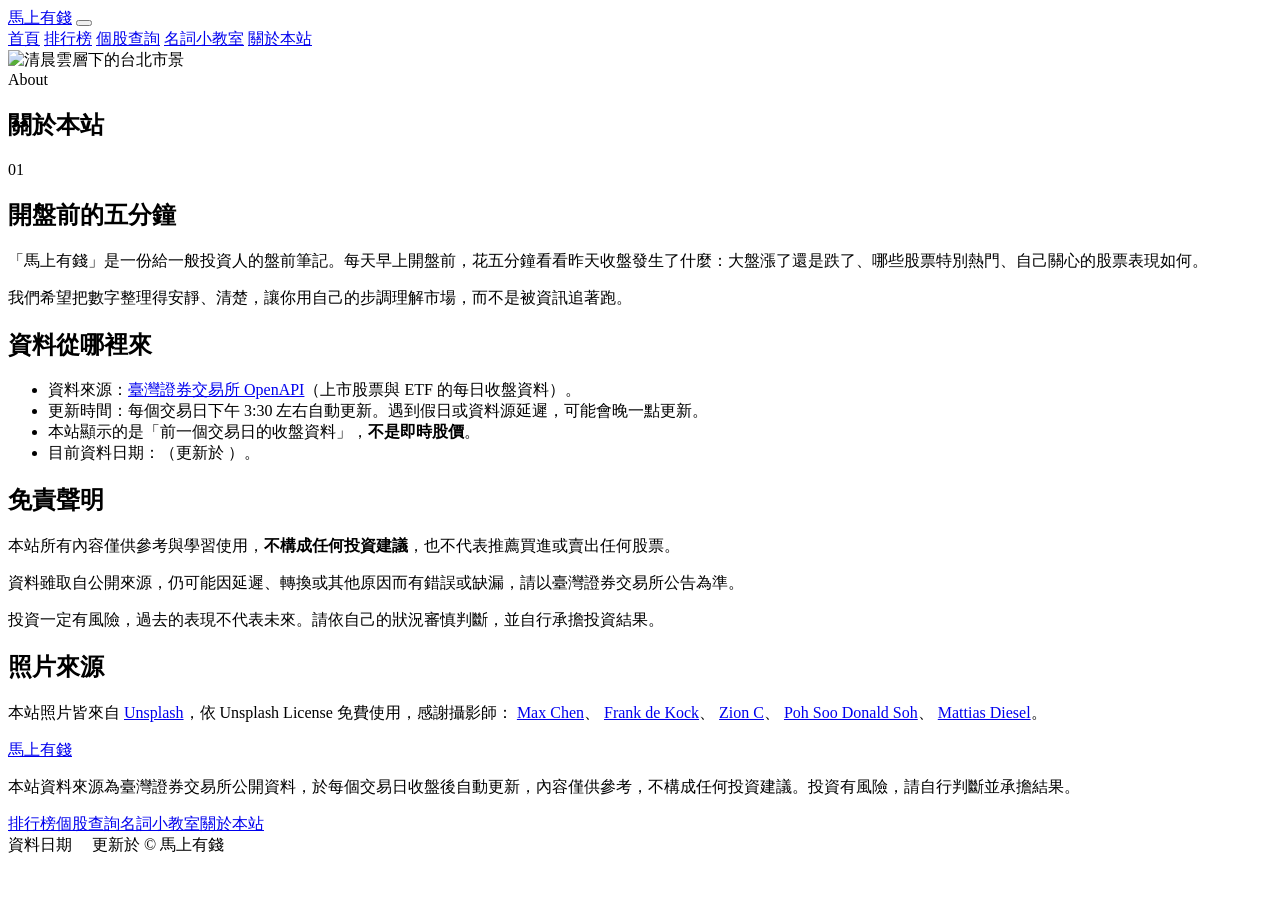
==== about.html @ e0933cb7 "Add files via upload" ====
﻿<!DOCTYPE html>
<html lang="zh-Hant-TW">
<head>
  <meta charset="UTF-8">
  <meta name="viewport" content="width=device-width, initial-scale=1">
  <title>關於本站｜馬上有錢</title>
  <meta name="description" content="關於馬上有錢：資料來源、更新時間與免責聲明。">
  <link rel="preconnect" href="https://fonts.googleapis.com">
  <link rel="preconnect" href="https://fonts.gstatic.com" crossorigin>
  <link href="https://fonts.googleapis.com/css2?family=Noto+Sans+TC:wght@300;400&family=Noto+Serif+TC:wght@400;500&display=swap" rel="stylesheet">
  <link rel="stylesheet" href="css/style.css">
</head>
<body data-page="about">

  <header class="site-header">
    <a class="logo" href="index.html">馬上有錢</a>
    <button class="menu-btn" type="button" aria-label="開啟選單" aria-expanded="false"><span></span><span></span></button>
    <nav class="nav" aria-label="主選單">
      <a href="index.html">首頁</a>
      <a href="rank.html">排行榜</a>
      <a href="stock.html">個股查詢</a>
      <a href="learn.html">名詞小教室</a>
      <a href="about.html" aria-current="page">關於本站</a>
    </nav>
  </header>

  <main>
    <section class="page-hero">
      <img src="images/hero.jpg" alt="清晨雲層下的台北市景">
      <div class="inner">
        <div class="en">About</div>
        <h1>關於本站</h1>
      </div>
    </section>

    <section class="section">
      <div class="wrap">
        <div class="sec-head reveal">
          <div class="sec-no">01</div>
          <div><h2>開盤前的五分鐘</h2></div>
        </div>
        <div class="prose reveal">
          <p>「馬上有錢」是一份給一般投資人的盤前筆記。每天早上開盤前，花五分鐘看看昨天收盤發生了什麼：大盤漲了還是跌了、哪些股票特別熱門、自己關心的股票表現如何。</p>
          <p>我們希望把數字整理得安靜、清楚，讓你用自己的步調理解市場，而不是被資訊追著跑。</p>

          <h2>資料從哪裡來</h2>
          <ul>
            <li>資料來源：<a href="https://openapi.twse.com.tw/" target="_blank" rel="noopener">臺灣證券交易所 OpenAPI</a>（上市股票與 ETF 的每日收盤資料）。</li>
            <li>更新時間：每個交易日下午 3:30 左右自動更新。遇到假日或資料源延遲，可能會晚一點更新。</li>
            <li>本站顯示的是「前一個交易日的收盤資料」，<strong>不是即時股價</strong>。</li>
            <li>目前資料日期：<span data-date></span>（更新於 <span data-generated></span>）。</li>
          </ul>

          <h2>免責聲明</h2>
          <div class="disclaimer-box">
            <p>本站所有內容僅供參考與學習使用，<strong>不構成任何投資建議</strong>，也不代表推薦買進或賣出任何股票。</p>
            <p>資料雖取自公開來源，仍可能因延遲、轉換或其他原因而有錯誤或缺漏，請以臺灣證券交易所公告為準。</p>
            <p style="margin:0">投資一定有風險，過去的表現不代表未來。請依自己的狀況審慎判斷，並自行承擔投資結果。</p>
          </div>

          <h2>照片來源</h2>
          <p class="credits">本站照片皆來自 <a href="https://unsplash.com/" target="_blank" rel="noopener">Unsplash</a>，依 Unsplash License 免費使用，感謝攝影師：
            <a href="https://unsplash.com/@maxchen2k" target="_blank" rel="noopener">Max Chen</a>、
            <a href="https://unsplash.com/@dragontw" target="_blank" rel="noopener">Frank de Kock</a>、
            <a href="https://unsplash.com/@jcs_chen" target="_blank" rel="noopener">Zion C</a>、
            <a href="https://unsplash.com/@donaldart" target="_blank" rel="noopener">Poh Soo Donald Soh</a>、
            <a href="https://unsplash.com/@mattiasdiesel" target="_blank" rel="noopener">Mattias Diesel</a>。</p>
        </div>
      </div>
    </section>
  </main>

  <footer class="site-footer">
    <div class="wrap">
      <a class="logo" href="index.html">馬上有錢</a>
      <div>
        <p class="warn">本站資料來源為臺灣證券交易所公開資料，於每個交易日收盤後自動更新，內容僅供參考，不構成任何投資建議。投資有風險，請自行判斷並承擔結果。</p>
        <nav aria-label="頁尾選單">
          <a href="rank.html">排行榜</a><a href="stock.html">個股查詢</a><a href="learn.html">名詞小教室</a><a href="about.html">關於本站</a>
        </nav>
      </div>
      <div class="copy"><span>資料日期 <span data-date></span>　更新於 <span data-generated></span></span><span>© 馬上有錢</span></div>
    </div>
  </footer>

  <script src="data/market.js"></script>
  <script src="js/main.js"></script>
</body>
</html>
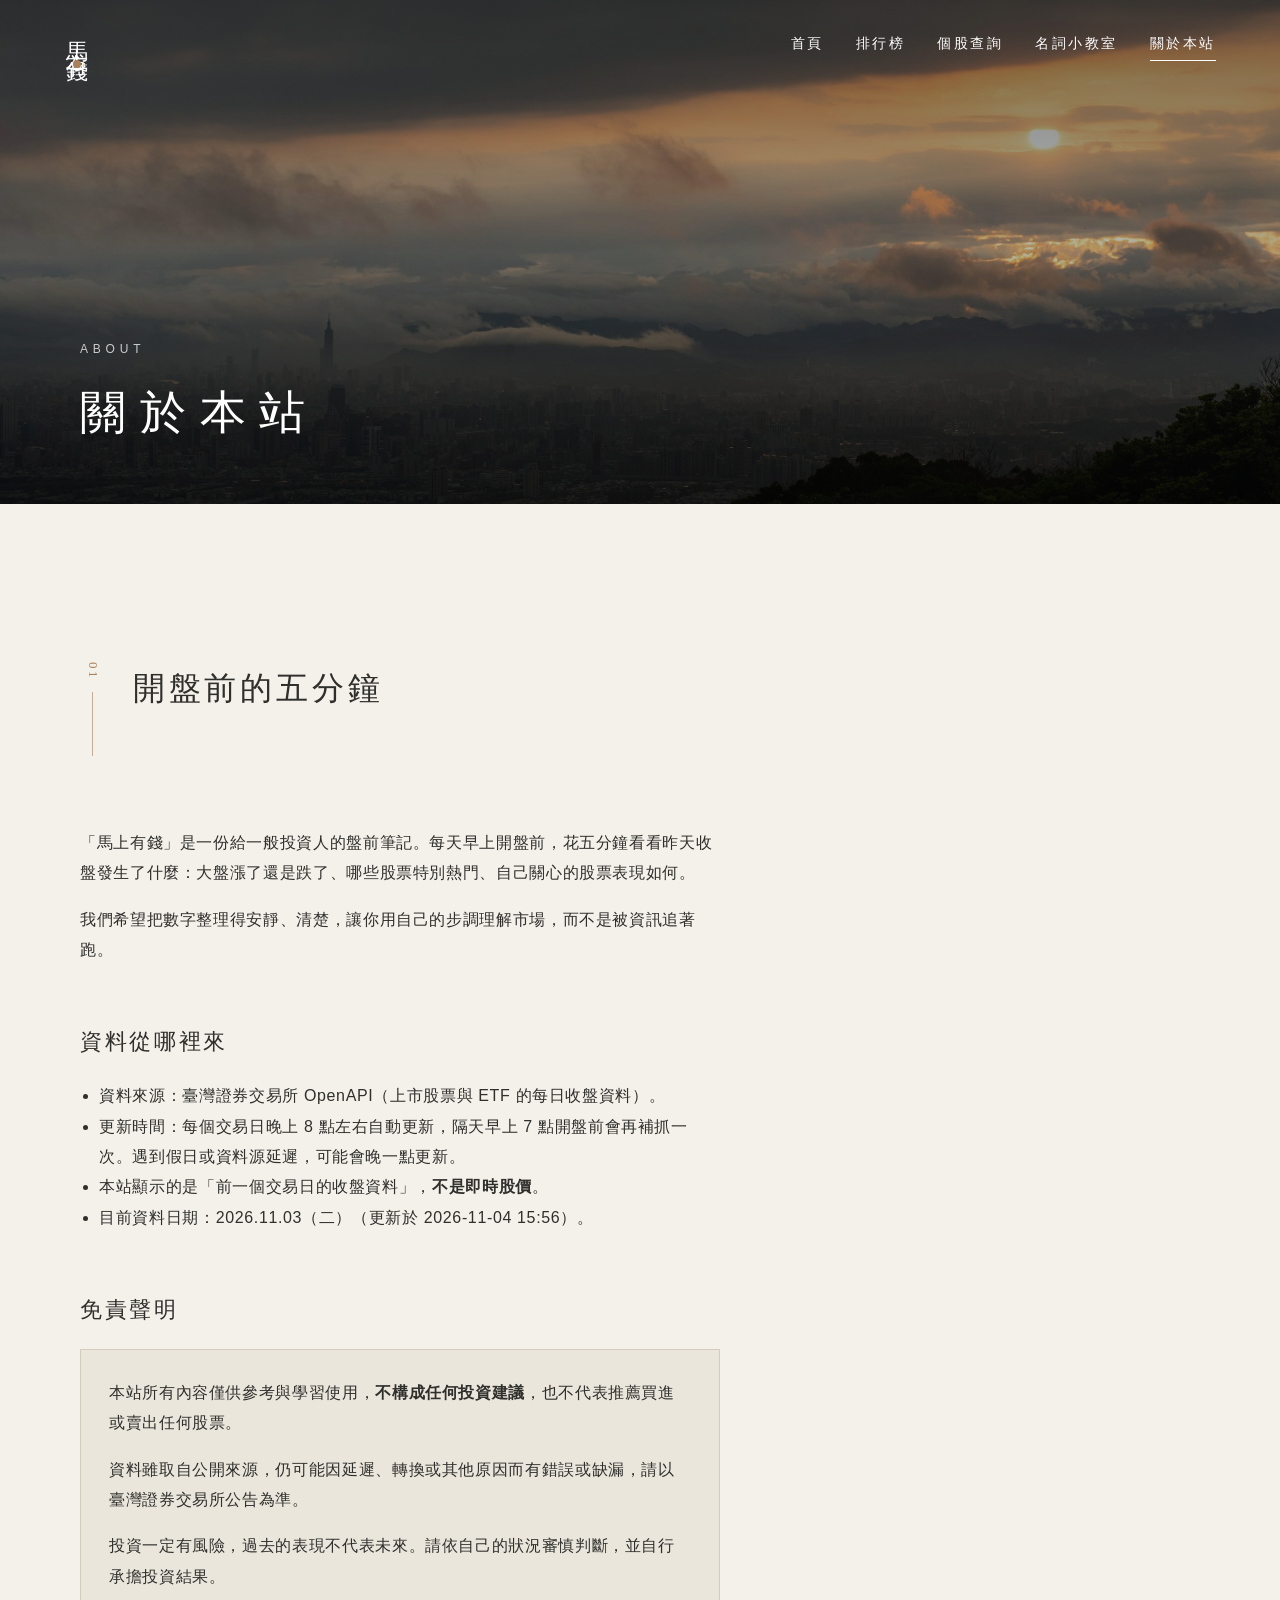
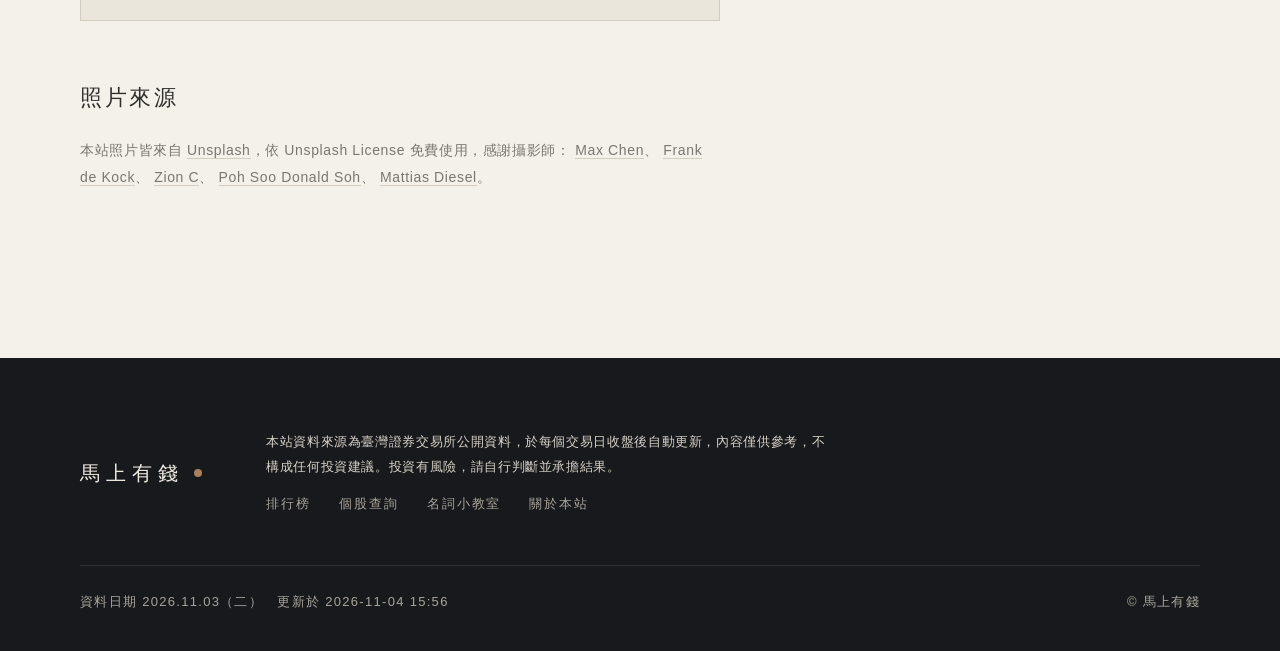
==== commit d866f4a4: "Add files via upload" ====
--- a/about.html
+++ b/about.html
@@ -46,7 +46,7 @@
           <h2>資料從哪裡來</h2>
           <ul>
             <li>資料來源：<a href="https://openapi.twse.com.tw/" target="_blank" rel="noopener">臺灣證券交易所 OpenAPI</a>（上市股票與 ETF 的每日收盤資料）。</li>
-            <li>更新時間：每個交易日下午 3:30 左右自動更新。遇到假日或資料源延遲，可能會晚一點更新。</li>
+            <li>更新時間：每個交易日晚上 8 點左右自動更新，隔天早上 7 點開盤前會再補抓一次。遇到假日或資料源延遲，可能會晚一點更新。</li>
             <li>本站顯示的是「前一個交易日的收盤資料」，<strong>不是即時股價</strong>。</li>
             <li>目前資料日期：<span data-date></span>（更新於 <span data-generated></span>）。</li>
           </ul>
--- a/css/style.css
+++ b/css/style.css
@@ -0,0 +1,338 @@
+﻿/* =========================================================
+   馬上有錢 — 共用樣式
+   想改顏色？只要改下面 :root 裡的色票就好。
+   ========================================================= */
+:root {
+  --ink: #17191c;          /* 深墨色：深色區塊背景 */
+  --paper: #f4f1eb;        /* 和紙白：主要背景 */
+  --paper-2: #ebe6dc;      /* 稍深的紙色：卡片、表格條紋 */
+  --text: #2f2f2c;         /* 內文 */
+  --muted: #7b776e;        /* 次要文字 */
+  --line: #d3ccbf;         /* 細線 */
+  --accent: #a9805a;       /* 晨光金：重點色 */
+  --up: #b4412f;           /* 台灣習慣：紅色＝漲 */
+  --down: #3b7a57;         /* 台灣習慣：綠色＝跌 */
+
+  --serif: "Noto Serif TC", "Songti TC", "PMingLiU", serif;
+  --sans: "Noto Sans TC", "PingFang TC", "Microsoft JhengHei", sans-serif;
+  --gutter: clamp(20px, 5vw, 72px);
+  --max: 1120px;
+}
+
+*, *::before, *::after { box-sizing: border-box; }
+html { scroll-behavior: smooth; -webkit-text-size-adjust: 100%; }
+body {
+  margin: 0;
+  background: var(--paper);
+  color: var(--text);
+  font-family: var(--sans);
+  font-weight: 300;
+  font-size: 16px;
+  line-height: 1.9;
+  letter-spacing: .04em;
+}
+img { max-width: 100%; display: block; }
+a { color: inherit; text-decoration: none; }
+h1, h2, h3 { font-family: var(--serif); font-weight: 400; letter-spacing: .12em; margin: 0; }
+p { margin: 0 0 1em; }
+.num { font-variant-numeric: tabular-nums; letter-spacing: .02em; }
+.up { color: var(--up); }
+.down { color: var(--down); }
+.flat { color: var(--muted); }
+
+/* ---------- 頁首 ---------- */
+.site-header {
+  position: fixed; inset: 0 0 auto 0; z-index: 50;
+  display: flex; align-items: flex-start; justify-content: space-between;
+  padding: 24px var(--gutter);
+  color: #fff;
+  transition: background .4s, color .4s, padding .4s;
+}
+.site-header.solid {
+  background: rgba(244, 241, 235, .94);
+  backdrop-filter: blur(6px);
+  color: var(--text);
+  padding-top: 14px; padding-bottom: 14px;
+  border-bottom: 1px solid var(--line);
+}
+.logo {
+  font-family: var(--serif);
+  font-size: 22px; letter-spacing: .3em; line-height: 1.2;
+  writing-mode: vertical-rl;
+  display: flex; align-items: center; gap: 10px;
+  transition: all .4s;
+}
+.logo::after {               /* 小小的晨光圓點 */
+  content: ""; width: 8px; height: 8px; border-radius: 50%;
+  background: var(--accent);
+}
+.site-header.solid .logo { writing-mode: horizontal-tb; font-size: 18px; }
+.nav { display: flex; gap: 32px; font-size: 14px; letter-spacing: .18em; padding-top: 6px; }
+.nav a { position: relative; padding-bottom: 4px; }
+.nav a::after {
+  content: ""; position: absolute; left: 0; bottom: 0; height: 1px; width: 0;
+  background: currentColor; transition: width .3s;
+}
+.nav a:hover::after, .nav a[aria-current="page"]::after { width: 100%; }
+.menu-btn {
+  display: none; background: none; border: 0; color: inherit; cursor: pointer;
+  width: 44px; height: 44px; padding: 0; position: relative; z-index: 60;
+}
+.menu-btn span {
+  position: absolute; left: 10px; right: 10px; height: 1px; background: currentColor; transition: transform .3s, top .3s;
+}
+.menu-btn span:nth-child(1) { top: 17px; }
+.menu-btn span:nth-child(2) { top: 26px; }
+.menu-open .menu-btn span:nth-child(1) { top: 22px; transform: rotate(30deg); }
+.menu-open .menu-btn span:nth-child(2) { top: 22px; transform: rotate(-30deg); }
+
+/* ---------- 首頁大圖 ---------- */
+.hero {
+  position: relative; height: 100vh; height: 100svh; min-height: 560px;
+  color: #fff; overflow: hidden; background: var(--ink);
+}
+.hero img {
+  position: absolute; inset: 0; width: 100%; height: 100%; object-fit: cover;
+  animation: slowzoom 18s ease-out forwards;
+}
+.hero::after {
+  content: ""; position: absolute; inset: 0;
+  background: linear-gradient(180deg, rgba(10,12,14,.35) 0%, rgba(10,12,14,.15) 45%, rgba(10,12,14,.7) 100%);
+}
+@keyframes slowzoom { from { transform: scale(1.08); } to { transform: scale(1); } }
+.hero-copy {
+  position: absolute; z-index: 2; top: 50%; left: 50%; transform: translate(-50%, -55%);
+  writing-mode: vertical-rl;
+  font-family: var(--serif); font-size: clamp(26px, 3.4vw, 40px); letter-spacing: .4em; line-height: 2.1;
+  text-shadow: 0 0 30px rgba(0,0,0,.35);
+  white-space: nowrap;
+}
+.hero-copy small { display: block; font-size: .42em; letter-spacing: .5em; opacity: .8; margin-right: 1.4em; }
+.hero-meta {
+  position: absolute; z-index: 2; left: var(--gutter); right: var(--gutter); bottom: 32px;
+  display: flex; justify-content: space-between; align-items: flex-end; gap: 16px;
+  font-size: 13px; letter-spacing: .15em;
+}
+.hero-quote .label { opacity: .7; }
+.hero-quote .big { font-family: var(--serif); font-size: clamp(26px, 4vw, 40px); letter-spacing: .04em; line-height: 1.2; }
+.scroll-hint { writing-mode: vertical-rl; display: flex; align-items: center; gap: 12px; opacity: .8; }
+.scroll-hint::after { content: ""; width: 1px; height: 56px; background: #fff; animation: drip 2.4s infinite; transform-origin: top; }
+@keyframes drip { 0% { transform: scaleY(0); } 50% { transform: scaleY(1); } 100% { transform: scaleY(1); opacity: 0; } }
+
+/* ---------- 子頁面標題圖 ---------- */
+.page-hero {
+  position: relative; height: 56vh; min-height: 360px; color: #fff; overflow: hidden; background: var(--ink);
+  display: flex; align-items: flex-end;
+}
+.page-hero img { position: absolute; inset: 0; width: 100%; height: 100%; object-fit: cover; opacity: .72; }
+.page-hero::after { content: ""; position: absolute; inset: 0; background: linear-gradient(180deg, rgba(0,0,0,.35), rgba(0,0,0,.05) 50%, rgba(0,0,0,.55)); }
+.page-hero .inner { position: relative; z-index: 2; padding: 0 var(--gutter) 48px; width: 100%; max-width: calc(var(--max) + var(--gutter) * 2); margin: 0 auto; }
+.page-hero .en { font-size: 12px; letter-spacing: .4em; opacity: .75; text-transform: uppercase; }
+.page-hero h1 { font-size: clamp(28px, 4.2vw, 46px); letter-spacing: .3em; margin-top: 8px; }
+
+/* ---------- 區塊 ---------- */
+.section { padding: clamp(80px, 12vw, 160px) var(--gutter); }
+.section.dark { background: var(--ink); color: #e9e5dc; }
+.section.tint { background: var(--paper-2); }
+.wrap { max-width: var(--max); margin: 0 auto; }
+.sec-head { display: grid; grid-template-columns: auto 1fr; gap: 0 28px; align-items: start; margin-bottom: clamp(40px, 6vw, 72px); }
+.sec-no {
+  font-family: var(--serif); font-size: 13px; color: var(--accent); letter-spacing: .2em;
+  writing-mode: vertical-rl; display: flex; align-items: center; gap: 12px; padding-top: 4px;
+}
+.sec-no::after { content: ""; width: 1px; height: 64px; background: var(--accent); opacity: .6; }
+.sec-head h2 { font-size: clamp(22px, 2.8vw, 32px); }
+.sec-head p { color: var(--muted); margin-top: 14px; max-width: 34em; font-size: 15px; }
+.dark .sec-head p { color: #a9a49a; }
+.more {
+  display: inline-flex; align-items: center; gap: 14px; font-size: 14px; letter-spacing: .2em;
+  border-bottom: 1px solid currentColor; padding-bottom: 6px; margin-top: 40px;
+}
+.more::after { content: "→"; transition: transform .3s; }
+.more:hover::after { transform: translateX(6px); }
+
+/* ---------- 大盤摘要 ---------- */
+.summary { display: grid; grid-template-columns: 1.1fr 1fr; gap: clamp(32px, 6vw, 96px); align-items: center; }
+.taiex .label { font-size: 13px; letter-spacing: .25em; color: var(--muted); }
+.taiex .big { font-family: var(--serif); font-size: clamp(44px, 7vw, 84px); line-height: 1.1; margin: 10px 0 8px; letter-spacing: .02em; }
+.taiex .chg { font-size: clamp(17px, 2vw, 22px); }
+.stat-row { display: grid; grid-template-columns: repeat(3, 1fr); border-top: 1px solid var(--line); margin-top: 36px; }
+.stat-row > div { padding: 18px 0 0; }
+.stat-row dt { font-size: 12px; color: var(--muted); letter-spacing: .2em; }
+.stat-row dd { margin: 4px 0 0; font-family: var(--serif); font-size: 20px; }
+.spark { width: 100%; height: auto; overflow: visible; }
+.spark-cap { display: flex; justify-content: space-between; font-size: 12px; color: var(--muted); margin-top: 8px; letter-spacing: .1em; }
+.indices { display: grid; grid-template-columns: repeat(4, 1fr); gap: 1px; background: var(--line); border: 1px solid var(--line); margin-top: clamp(48px, 7vw, 88px); }
+.indices > div { background: var(--paper); padding: 22px 20px; }
+.indices .name { font-size: 13px; color: var(--muted); letter-spacing: .12em; }
+.indices .val { font-family: var(--serif); font-size: 22px; margin: 4px 0 2px; }
+.indices .chg { font-size: 13px; }
+
+/* ---------- 今日重點（前三名） ---------- */
+.top3 { display: grid; grid-template-columns: repeat(3, 1fr); gap: clamp(24px, 4vw, 56px); }
+.top3 h3 { font-size: 17px; padding-bottom: 14px; border-bottom: 1px solid rgba(233,229,220,.25); display: flex; justify-content: space-between; align-items: baseline; }
+.top3 h3 span { font-family: var(--sans); font-size: 11px; letter-spacing: .25em; color: #8d887e; }
+.top3 ol { list-style: none; margin: 0; padding: 0; }
+.top3 li a { display: grid; grid-template-columns: 26px 1fr auto; gap: 10px; align-items: baseline; padding: 16px 0; border-bottom: 1px solid rgba(233,229,220,.12); transition: background .3s; }
+.top3 li a:hover { background: rgba(255,255,255,.04); }
+.top3 .rk { font-family: var(--serif); color: var(--accent); }
+.top3 .nm small { display: block; font-size: 12px; color: #8d887e; }
+.top3 .v { text-align: right; font-size: 15px; }
+.dark .up { color: #e0705c; }
+.dark .down { color: #6dbb8e; }
+
+/* ---------- 導覽卡片（圖片＋文字） ---------- */
+.guide { display: grid; grid-template-columns: 1fr 1fr; gap: clamp(24px, 4vw, 56px); }
+.card { display: block; }
+.card .ph { overflow: hidden; aspect-ratio: 4 / 3; background: var(--paper-2); }
+.card img { width: 100%; height: 100%; object-fit: cover; transition: transform 1.2s ease; filter: saturate(.85); }
+.card:hover img { transform: scale(1.05); }
+.card .tx { padding-top: 22px; display: grid; grid-template-columns: auto 1fr; gap: 18px; }
+.card .tx .no { font-family: var(--serif); color: var(--accent); font-size: 13px; padding-top: 6px; }
+.card h3 { font-size: 20px; }
+.card p { color: var(--muted); font-size: 14px; margin-top: 6px; }
+.guide .card:nth-child(2) { margin-top: clamp(0px, 8vw, 120px); }
+
+/* ---------- 表格（排行榜） ---------- */
+.tabs { display: flex; flex-wrap: wrap; gap: 8px 28px; border-bottom: 1px solid var(--line); margin-bottom: 8px; }
+.tabs button {
+  background: none; border: 0; padding: 12px 0; margin-bottom: -1px; cursor: pointer;
+  font: inherit; font-family: var(--serif); font-size: 17px; letter-spacing: .15em; color: var(--muted);
+  border-bottom: 1px solid transparent;
+}
+.tabs button[aria-selected="true"] { color: var(--text); border-color: var(--text); }
+.filter { display: flex; gap: 6px; flex-wrap: wrap; margin: 20px 0 8px; font-size: 13px; }
+.filter label { cursor: pointer; }
+.filter input { position: absolute; opacity: 0; pointer-events: none; }
+.filter span { display: inline-block; padding: 4px 14px; border: 1px solid var(--line); border-radius: 999px; transition: all .2s; }
+.filter input:checked + span { background: var(--text); color: var(--paper); border-color: var(--text); }
+.filter input:focus-visible + span { outline: 2px solid var(--accent); outline-offset: 2px; }
+.table-wrap { overflow-x: auto; -webkit-overflow-scrolling: touch; }
+table.rank { width: 100%; border-collapse: collapse; font-size: 15px; min-width: 560px; }
+.rank th { font-weight: 400; font-size: 12px; color: var(--muted); letter-spacing: .15em; text-align: right; padding: 14px 10px; border-bottom: 1px solid var(--line); white-space: nowrap; }
+.rank td { padding: 16px 10px; border-bottom: 1px solid var(--line); text-align: right; white-space: nowrap; }
+.rank th:nth-child(-n+2), .rank td:nth-child(-n+2) { text-align: left; }
+.rank td:first-child { font-family: var(--serif); color: var(--accent); width: 48px; }
+.rank tbody tr { cursor: pointer; transition: background .2s; }
+.rank tbody tr:hover { background: var(--paper-2); }
+.rank .nm small { color: var(--muted); margin-left: 8px; font-size: 12px; }
+.note { font-size: 13px; color: var(--muted); margin-top: 24px; }
+
+/* ---------- 個股查詢 ---------- */
+.search { display: flex; border-bottom: 1px solid var(--text); max-width: 560px; }
+.search input { flex: 1; min-width: 0; border: 0; background: none; font: inherit; font-size: 18px; padding: 12px 0; color: var(--text); outline: none; letter-spacing: .08em; }
+.search button { background: none; border: 0; font: inherit; font-size: 14px; letter-spacing: .2em; cursor: pointer; padding: 0 4px 0 16px; color: var(--text); }
+.chips { display: flex; flex-wrap: wrap; gap: 8px; margin-top: 18px; font-size: 13px; }
+.chips button { background: none; border: 1px solid var(--line); border-radius: 999px; padding: 4px 14px; font: inherit; cursor: pointer; color: var(--text); }
+.chips button:hover { border-color: var(--text); }
+.stock-grid { display: grid; grid-template-columns: 1.6fr 1fr; gap: clamp(32px, 5vw, 72px); margin-top: clamp(48px, 6vw, 72px); align-items: start; }
+.quote { border-top: 1px solid var(--text); padding-top: 28px; }
+.quote .id { font-size: 14px; color: var(--muted); letter-spacing: .2em; }
+.quote h2 { font-size: clamp(26px, 3.4vw, 36px); margin: 4px 0 18px; }
+.quote .big { font-family: var(--serif); font-size: clamp(44px, 6vw, 68px); line-height: 1.1; }
+.quote .chg { font-size: 18px; margin-top: 6px; }
+.quote dl { display: grid; grid-template-columns: repeat(3, 1fr); gap: 0; margin: 32px 0 0; border-top: 1px solid var(--line); }
+.quote dl > div { padding: 16px 0; border-bottom: 1px solid var(--line); }
+.quote dt { font-size: 12px; color: var(--muted); letter-spacing: .15em; }
+.quote dd { margin: 2px 0 0; font-family: var(--serif); font-size: 19px; }
+.range { margin-top: 32px; }
+.range .bar { position: relative; height: 2px; background: var(--line); margin: 26px 0 10px; }
+.range .mark { position: absolute; top: -6px; width: 14px; height: 14px; border-radius: 50%; background: var(--accent); transform: translateX(-50%); box-shadow: 0 0 0 4px var(--paper); }
+.range .ends { display: flex; justify-content: space-between; font-size: 12px; color: var(--muted); }
+.btn {
+  display: inline-block; margin-top: 32px; padding: 12px 28px; border: 1px solid var(--text); background: none;
+  font: inherit; font-size: 14px; letter-spacing: .2em; cursor: pointer; color: var(--text); transition: all .3s;
+}
+.btn:hover, .btn.on { background: var(--text); color: var(--paper); }
+.watch { background: var(--paper-2); padding: 28px 24px; }
+.watch h3 { font-size: 17px; margin-bottom: 4px; }
+.watch .hint { font-size: 13px; color: var(--muted); }
+.watch ul { list-style: none; margin: 16px 0 0; padding: 0; }
+.watch li { display: grid; grid-template-columns: 1fr auto auto; gap: 10px; align-items: center; padding: 12px 0; border-top: 1px solid var(--line); font-size: 15px; }
+.watch li button.go { background: none; border: 0; font: inherit; text-align: left; cursor: pointer; padding: 0; color: var(--text); }
+.watch li button.go small { color: var(--muted); margin-left: 6px; font-size: 12px; }
+.watch li button.rm { background: none; border: 0; color: var(--muted); cursor: pointer; font-size: 18px; line-height: 1; padding: 4px; }
+.empty { color: var(--muted); font-size: 14px; padding: 24px 0; }
+
+/* ---------- 名詞小教室 ---------- */
+.terms { border-top: 1px solid var(--line); }
+.terms details { border-bottom: 1px solid var(--line); }
+.terms summary {
+  list-style: none; cursor: pointer; padding: 26px 0; display: grid; grid-template-columns: 56px 1fr auto; align-items: baseline; gap: 12px;
+}
+.terms summary::-webkit-details-marker { display: none; }
+.terms summary .no { font-family: var(--serif); color: var(--accent); font-size: 13px; }
+.terms summary h3 { font-size: clamp(18px, 2vw, 21px); }
+.terms summary h3 small { font-family: var(--sans); font-size: 13px; color: var(--muted); letter-spacing: .1em; margin-left: 12px; }
+.terms summary::after { content: "+"; font-size: 22px; font-weight: 200; transition: transform .3s; }
+.terms details[open] summary::after { transform: rotate(45deg); }
+.terms .body { padding: 0 0 30px 68px; max-width: 46em; }
+.terms .eg { background: var(--paper-2); padding: 14px 18px; font-size: 14px; margin-top: 8px; }
+
+/* ---------- 關於本站 ---------- */
+.prose { max-width: 40em; }
+.prose h2 { font-size: 22px; margin: 56px 0 18px; }
+.prose h2:first-child { margin-top: 0; }
+.prose ul { padding-left: 1.2em; }
+.disclaimer-box { border: 1px solid var(--line); padding: 28px; background: var(--paper-2); }
+.credits { font-size: 14px; color: var(--muted); }
+.credits a { border-bottom: 1px solid var(--line); }
+
+/* ---------- 頁尾 ---------- */
+.site-footer { background: var(--ink); color: #a9a49a; padding: 72px var(--gutter) 36px; font-size: 13px; }
+.site-footer .wrap { display: grid; grid-template-columns: auto 1fr; gap: 24px 64px; }
+.site-footer .logo { color: #eee9df; writing-mode: horizontal-tb; font-size: 20px; }
+.site-footer .warn { color: #d8d2c6; line-height: 1.9; max-width: 44em; }
+.site-footer nav { display: flex; flex-wrap: wrap; gap: 8px 28px; letter-spacing: .15em; margin-top: 12px; }
+.site-footer .copy { grid-column: 1 / -1; border-top: 1px solid rgba(255,255,255,.1); padding-top: 24px; margin-top: 24px; display: flex; justify-content: space-between; flex-wrap: wrap; gap: 8px; letter-spacing: .1em; }
+
+/* ---------- 出現動畫 ---------- */
+.reveal { opacity: 0; transform: translateY(24px); transition: opacity 1.1s ease, transform 1.1s ease; }
+.reveal.in { opacity: 1; transform: none; }
+@media (prefers-reduced-motion: reduce) {
+  .reveal { opacity: 1; transform: none; transition: none; }
+  .hero img, .scroll-hint::after { animation: none; }
+  html { scroll-behavior: auto; }
+}
+
+/* ---------- 平板與手機 ---------- */
+@media (max-width: 900px) {
+  .summary, .stock-grid { grid-template-columns: 1fr; }
+  .indices { grid-template-columns: repeat(2, 1fr); }
+  .top3 { grid-template-columns: 1fr; gap: 48px; }
+}
+@media (max-width: 760px) {
+  body { font-size: 15px; }
+  .site-header { padding: 16px 16px; align-items: center; }
+  .logo { font-size: 18px; }
+  .site-header .logo { writing-mode: horizontal-tb; }
+  .site-header.solid { backdrop-filter: none; background: var(--paper); }
+  table.rank { min-width: 0; font-size: 14px; }
+  .rank th, .rank td { padding: 14px 5px; }
+  .rank th:nth-child(4), .rank td:nth-child(4) { display: none; }   /* 手機上省略「漲跌」金額，保留漲跌幅 */
+  .rank td:first-child { width: 28px; }
+  .rank .nm { white-space: normal; }
+  .rank .nm small { display: block; margin: 0; }
+  .menu-btn { display: block; }
+  .nav {
+    position: fixed; inset: 0; background: var(--ink); color: #eee9df;
+    flex-direction: column; justify-content: center; align-items: center; gap: 28px;
+    font-family: var(--serif); font-size: 18px; letter-spacing: .3em;
+    opacity: 0; visibility: hidden; transition: opacity .4s, visibility .4s;
+  }
+  .menu-open .nav { opacity: 1; visibility: visible; }
+  .menu-open .menu-btn { color: #eee9df; }
+  .section { padding-left: 16px; padding-right: 16px; }
+  .page-hero .inner { padding: 0 16px 36px; }
+  .hero-meta { left: 16px; right: 16px; }
+  .sec-head { gap: 0 18px; }
+  .guide { grid-template-columns: 1fr; }
+  .guide .card:nth-child(2) { margin-top: 0; }
+  .stat-row dd { font-size: 17px; }
+  .quote dl { grid-template-columns: repeat(2, 1fr); }
+  .terms summary { grid-template-columns: 36px 1fr auto; }
+  .terms summary h3 small { display: block; margin: 2px 0 0; }
+  .terms .body { padding-left: 0; }
+  .site-footer { padding: 56px 16px 28px; }
+  .site-footer .wrap { grid-template-columns: 1fr; }
+}
